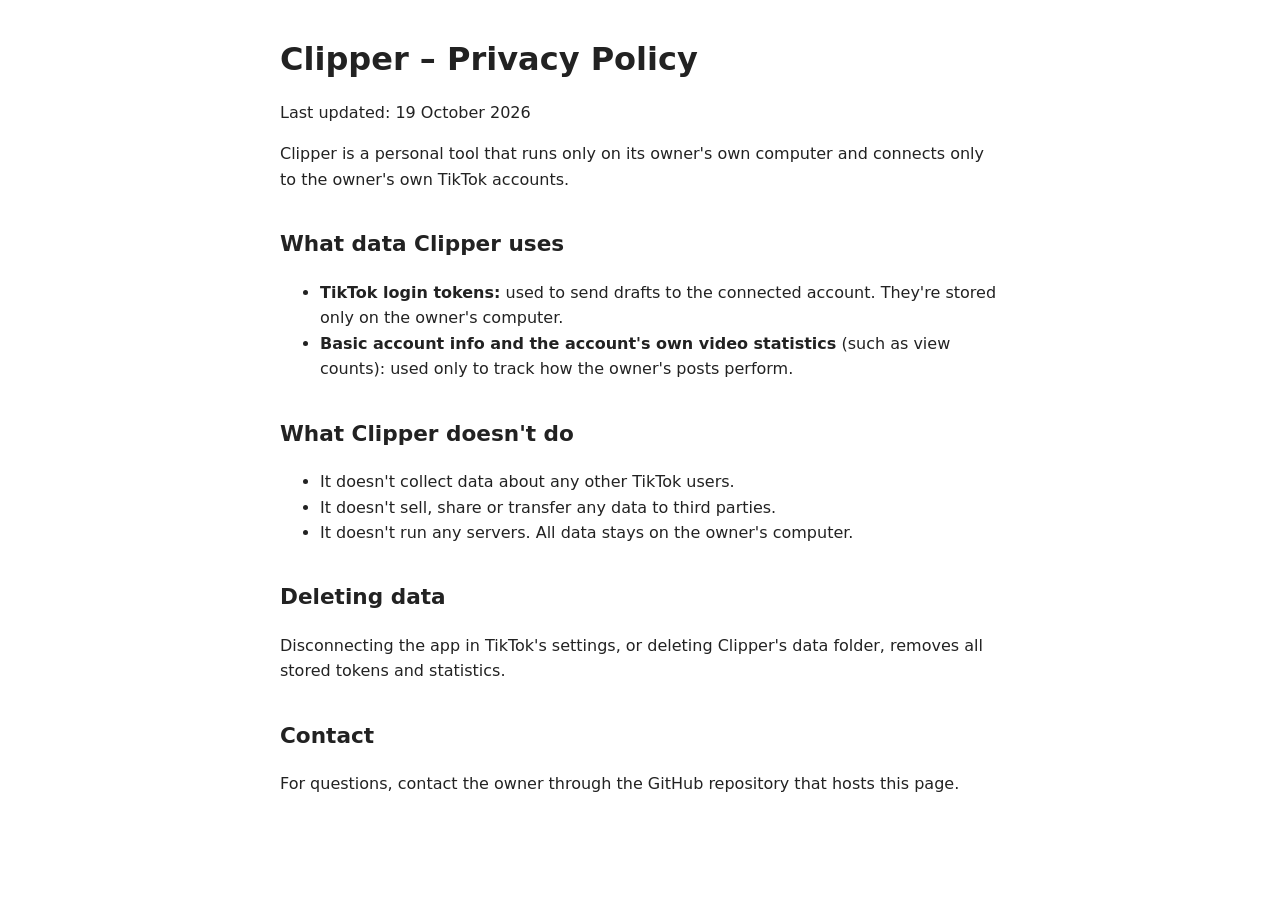
==== privacy.html @ e53e08cd "Add files via upload" ====
<!doctype html>
<html lang="en">
<head><meta charset="utf-8"><meta name="viewport" content="width=device-width,initial-scale=1">
<title>Clipper – Privacy Policy</title>
<style>body{font-family:system-ui,sans-serif;max-width:720px;margin:40px auto;padding:0 16px;line-height:1.6;color:#222}h1{font-size:2rem;line-height:1.2}h2{font-size:1.35rem;margin-top:1.6em}</style>
</head>
<body>
<h1>Clipper – Privacy Policy</h1>
<p>Last updated: 19 October 2026</p>
<p>Clipper is a personal tool that runs only on its owner's own computer and connects only to the owner's own TikTok accounts.</p>
<h2>What data Clipper uses</h2>
<ul>
<li><b>TikTok login tokens:</b> used to send drafts to the connected account. They're stored only on the owner's computer.</li>
<li><b>Basic account info and the account's own video statistics</b> (such as view counts): used only to track how the owner's posts perform.</li>
</ul>
<h2>What Clipper doesn't do</h2>
<ul>
<li>It doesn't collect data about any other TikTok users.</li>
<li>It doesn't sell, share or transfer any data to third parties.</li>
<li>It doesn't run any servers. All data stays on the owner's computer.</li>
</ul>
<h2>Deleting data</h2>
<p>Disconnecting the app in TikTok's settings, or deleting Clipper's data folder, removes all stored tokens and statistics.</p>
<h2>Contact</h2>
<p>For questions, contact the owner through the GitHub repository that hosts this page.</p>
</body>
</html>
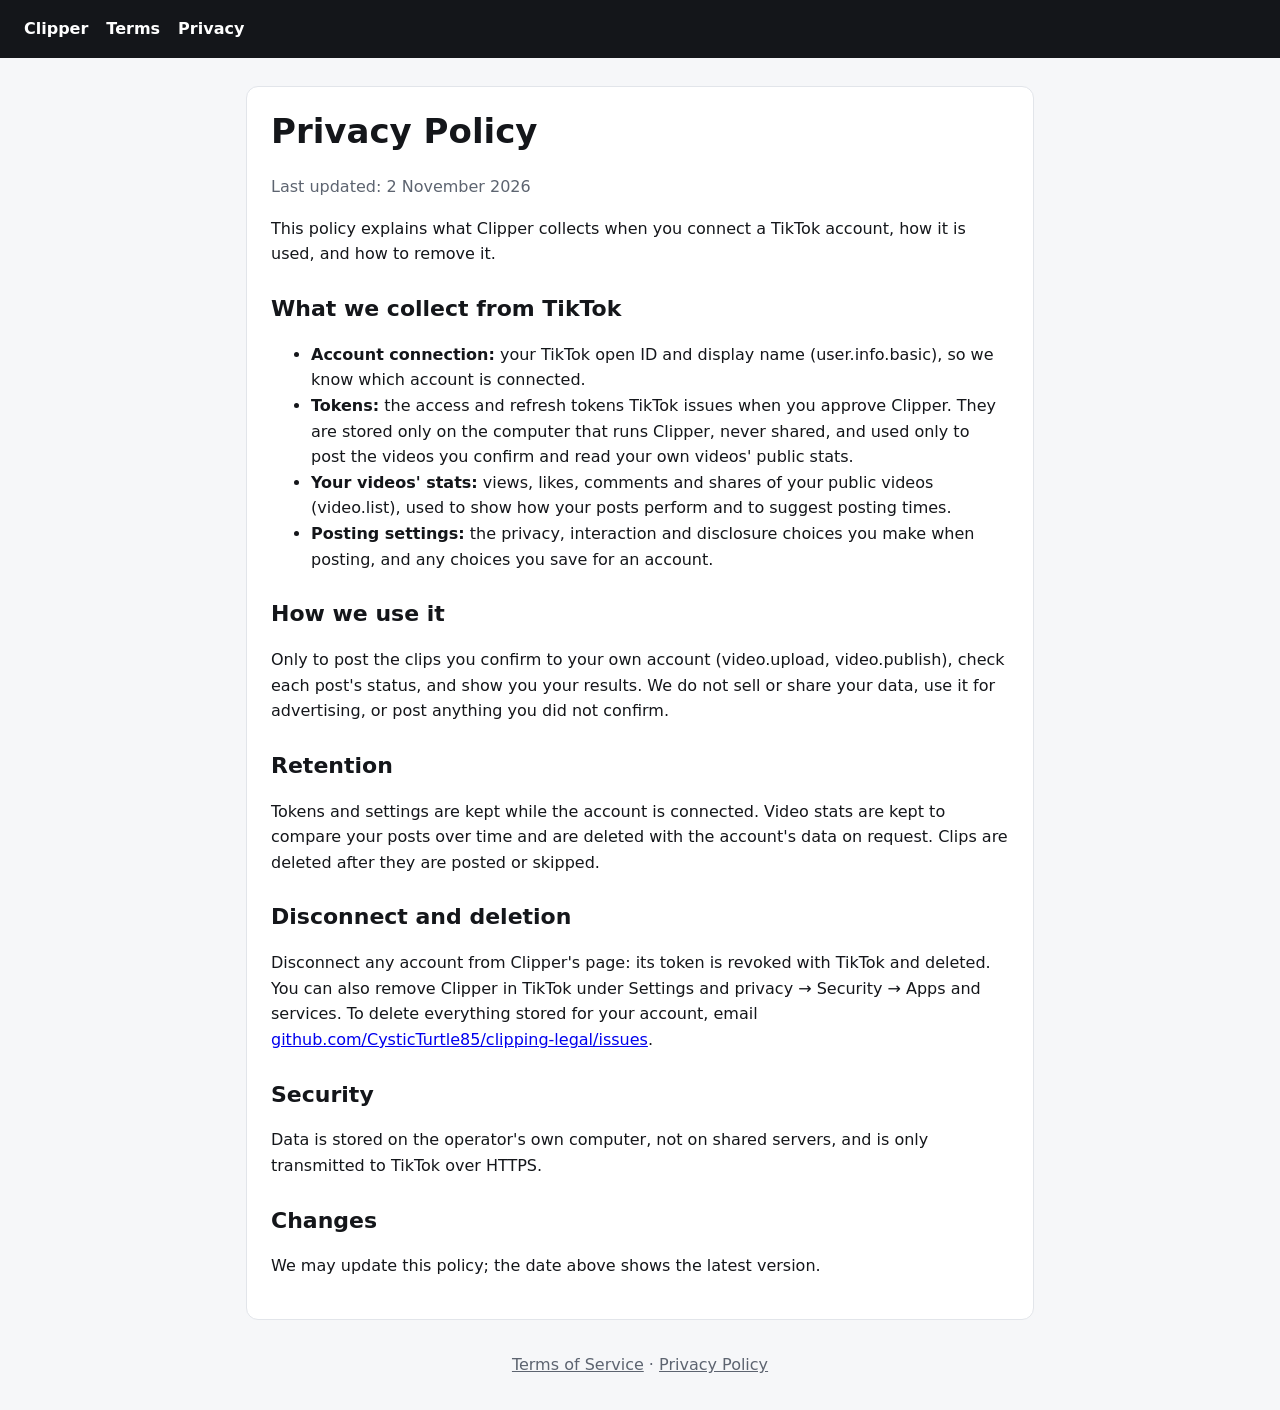
==== commit 0b0b6e47: "Clipper site: home, Terms of Service and Privacy Policy with TikTok connection, token, posting, revo" ====
--- a/privacy.html
+++ b/privacy.html
@@ -1,27 +1,21 @@
-<!doctype html>
-<html lang="en">
-<head><meta charset="utf-8"><meta name="viewport" content="width=device-width,initial-scale=1">
-<title>Clipper – Privacy Policy</title>
-<style>body{font-family:system-ui,sans-serif;max-width:720px;margin:40px auto;padding:0 16px;line-height:1.6;color:#222}h1{font-size:2rem;line-height:1.2}h2{font-size:1.35rem;margin-top:1.6em}</style>
-</head>
-<body>
-<h1>Clipper – Privacy Policy</h1>
-<p>Last updated: 19 October 2026</p>
-<p>Clipper is a personal tool that runs only on its owner's own computer and connects only to the owner's own TikTok accounts.</p>
-<h2>What data Clipper uses</h2>
-<ul>
-<li><b>TikTok login tokens:</b> used to send drafts to the connected account. They're stored only on the owner's computer.</li>
-<li><b>Basic account info and the account's own video statistics</b> (such as view counts): used only to track how the owner's posts perform.</li>
-</ul>
-<h2>What Clipper doesn't do</h2>
-<ul>
-<li>It doesn't collect data about any other TikTok users.</li>
-<li>It doesn't sell, share or transfer any data to third parties.</li>
-<li>It doesn't run any servers. All data stays on the owner's computer.</li>
-</ul>
-<h2>Deleting data</h2>
-<p>Disconnecting the app in TikTok's settings, or deleting Clipper's data folder, removes all stored tokens and statistics.</p>
-<h2>Contact</h2>
-<p>For questions, contact the owner through the GitHub repository that hosts this page.</p>
-</body>
-</html>
+<!doctype html><html lang="en"><head><meta charset="utf-8"><meta name="viewport" content="width=device-width,initial-scale=1">
+<title>Privacy Policy · Clipper</title><link rel="stylesheet" href="style.css"></head><body>
+<header><a href="index.html">Clipper</a><a href="terms.html">Terms</a><a href="privacy.html">Privacy</a></header>
+<main><div class="card"><h1>Privacy Policy</h1><p class="mute">Last updated: 2 November 2026</p>
+<p>This policy explains what Clipper collects when you connect a TikTok account, how it is used, and how to remove it.</p>
+<h2>What we collect from TikTok</h2>
+<ul><li><b>Account connection:</b> your TikTok open ID and display name (user.info.basic), so we know which account is connected.</li>
+<li><b>Tokens:</b> the access and refresh tokens TikTok issues when you approve Clipper. They are stored only on the computer that runs Clipper, never shared, and used only to post the videos you confirm and read your own videos' public stats.</li>
+<li><b>Your videos' stats:</b> views, likes, comments and shares of your public videos (video.list), used to show how your posts perform and to suggest posting times.</li>
+<li><b>Posting settings:</b> the privacy, interaction and disclosure choices you make when posting, and any choices you save for an account.</li></ul>
+<h2>How we use it</h2>
+<p>Only to post the clips you confirm to your own account (video.upload, video.publish), check each post's status, and show you your results. We do not sell or share your data, use it for advertising, or post anything you did not confirm.</p>
+<h2>Retention</h2>
+<p>Tokens and settings are kept while the account is connected. Video stats are kept to compare your posts over time and are deleted with the account's data on request. Clips are deleted after they are posted or skipped.</p>
+<h2>Disconnect and deletion</h2>
+<p>Disconnect any account from Clipper's page: its token is revoked with TikTok and deleted. You can also remove Clipper in TikTok under Settings and privacy → Security → Apps and services. To delete everything stored for your account, email <a href="https://github.com/CysticTurtle85/clipping-legal/issues">github.com/CysticTurtle85/clipping-legal/issues</a>.</p>
+<h2>Security</h2>
+<p>Data is stored on the operator's own computer, not on shared servers, and is only transmitted to TikTok over HTTPS.</p>
+<h2>Changes</h2>
+<p>We may update this policy; the date above shows the latest version.</p></div></main>
+<footer><a href="terms.html">Terms of Service</a> · <a href="privacy.html">Privacy Policy</a></footer></body></html>
--- a/style.css
+++ b/style.css
@@ -0,0 +1,5 @@
+:root{--bg:#f6f7f9;--card:#fff;--ink:#14161a;--mute:#5d6470;--line:#e2e5ea;--accent:#fe2c55}
+*{box-sizing:border-box}body{margin:0;background:var(--bg);color:var(--ink);font:16px/1.6 system-ui,Segoe UI,sans-serif}
+header{background:var(--ink);color:#fff;padding:16px 24px}header a{color:#fff;text-decoration:none;font-weight:700;margin-right:18px}
+main{max-width:820px;margin:28px auto;padding:0 16px}.card{background:var(--card);border:1px solid var(--line);border-radius:12px;padding:24px;margin-bottom:16px}
+h1{margin-top:0;font-size:34px;line-height:1.2}h2{margin-top:28px;font-size:22px;line-height:1.3}.mute{color:var(--mute)}footer{text-align:center;color:var(--mute);margin:32px 0}footer a{color:var(--mute)}
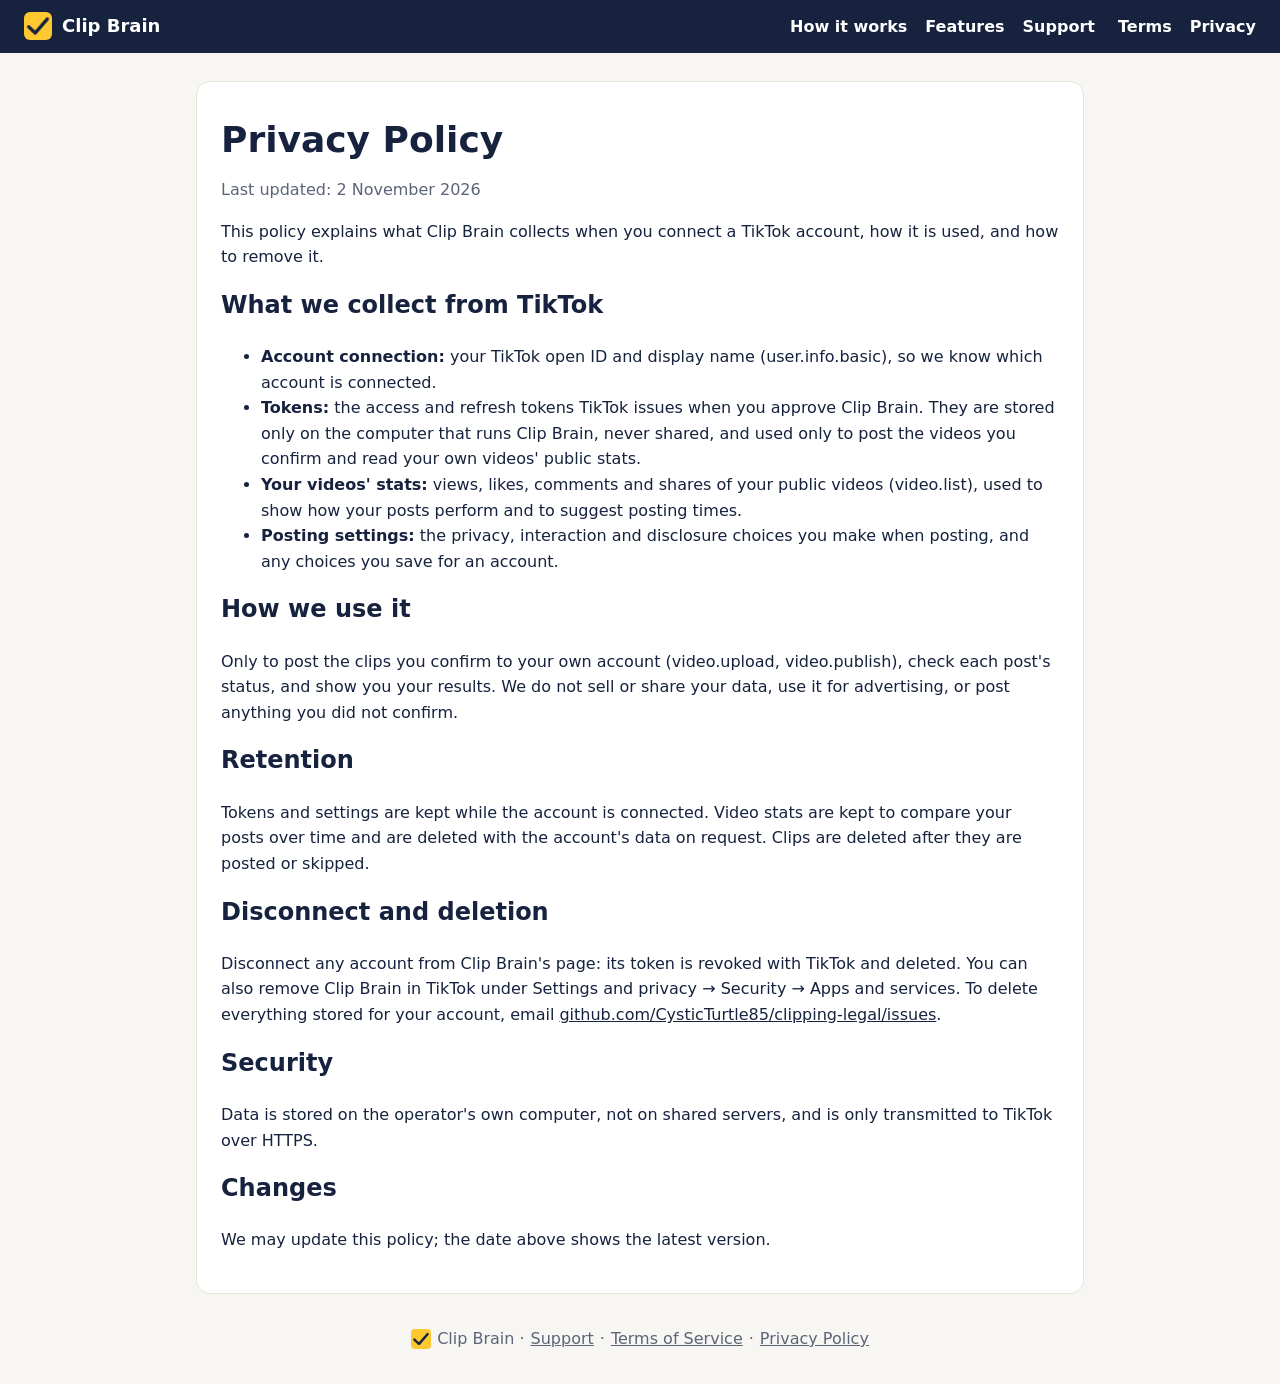
==== commit 87b0523d: "Clip Brain site: full homepage, support page, one brand, and the app icon as the favicon (TikTok rev" ====
--- a/privacy.html
+++ b/privacy.html
@@ -1,11 +1,12 @@
 <!doctype html><html lang="en"><head><meta charset="utf-8"><meta name="viewport" content="width=device-width,initial-scale=1">
-<title>Privacy Policy · Clipper</title><link rel="stylesheet" href="style.css"></head><body>
-<header><a href="index.html">Clipper</a><a href="terms.html">Terms</a><a href="privacy.html">Privacy</a></header>
-<main><div class="card"><h1>Privacy Policy</h1><p class="mute">Last updated: 2 November 2026</p>
-<p>This policy explains what Clipper collects when you connect a TikTok account, how it is used, and how to remove it.</p>
+<link rel="icon" href="favicon.ico" sizes="any"><link rel="icon" type="image/png" sizes="32x32" href="favicon-32.png">
+<link rel="apple-touch-icon" href="apple-touch-icon.png"><link rel="stylesheet" href="style.css"><title>Privacy Policy · Clip Brain</title></head><body><header><a class="brand" href="index.html"><img src="icon-512.png" alt="" width="28" height="28">Clip Brain</a>
+<nav><a href="index.html#how">How it works</a><a href="index.html#features">Features</a><a href="support.html">Support</a>
+<a href="terms.html">Terms</a><a href="privacy.html">Privacy</a></nav></header><main><div class="card"><h1>Privacy Policy</h1><p class="mute">Last updated: 2 November 2026</p>
+<p>This policy explains what Clip Brain collects when you connect a TikTok account, how it is used, and how to remove it.</p>
 <h2>What we collect from TikTok</h2>
 <ul><li><b>Account connection:</b> your TikTok open ID and display name (user.info.basic), so we know which account is connected.</li>
-<li><b>Tokens:</b> the access and refresh tokens TikTok issues when you approve Clipper. They are stored only on the computer that runs Clipper, never shared, and used only to post the videos you confirm and read your own videos' public stats.</li>
+<li><b>Tokens:</b> the access and refresh tokens TikTok issues when you approve Clip Brain. They are stored only on the computer that runs Clip Brain, never shared, and used only to post the videos you confirm and read your own videos' public stats.</li>
 <li><b>Your videos' stats:</b> views, likes, comments and shares of your public videos (video.list), used to show how your posts perform and to suggest posting times.</li>
 <li><b>Posting settings:</b> the privacy, interaction and disclosure choices you make when posting, and any choices you save for an account.</li></ul>
 <h2>How we use it</h2>
@@ -13,9 +14,9 @@
 <h2>Retention</h2>
 <p>Tokens and settings are kept while the account is connected. Video stats are kept to compare your posts over time and are deleted with the account's data on request. Clips are deleted after they are posted or skipped.</p>
 <h2>Disconnect and deletion</h2>
-<p>Disconnect any account from Clipper's page: its token is revoked with TikTok and deleted. You can also remove Clipper in TikTok under Settings and privacy → Security → Apps and services. To delete everything stored for your account, email <a href="https://github.com/CysticTurtle85/clipping-legal/issues">github.com/CysticTurtle85/clipping-legal/issues</a>.</p>
+<p>Disconnect any account from Clip Brain's page: its token is revoked with TikTok and deleted. You can also remove Clip Brain in TikTok under Settings and privacy → Security → Apps and services. To delete everything stored for your account, email <a href="https://github.com/CysticTurtle85/clipping-legal/issues">github.com/CysticTurtle85/clipping-legal/issues</a>.</p>
 <h2>Security</h2>
 <p>Data is stored on the operator's own computer, not on shared servers, and is only transmitted to TikTok over HTTPS.</p>
 <h2>Changes</h2>
-<p>We may update this policy; the date above shows the latest version.</p></div></main>
-<footer><a href="terms.html">Terms of Service</a> · <a href="privacy.html">Privacy Policy</a></footer></body></html>
+<p>We may update this policy; the date above shows the latest version.</p></div></main><footer><img src="icon-512.png" alt="" width="20" height="20"> Clip Brain · <a href="support.html">Support</a> ·
+<a href="terms.html">Terms of Service</a> · <a href="privacy.html">Privacy Policy</a></footer></body></html>
--- a/style.css
+++ b/style.css
@@ -1,5 +1,14 @@
-:root{--bg:#f6f7f9;--card:#fff;--ink:#14161a;--mute:#5d6470;--line:#e2e5ea;--accent:#fe2c55}
+:root{--bg:#f7f6f2;--card:#fff;--ink:#16223e;--mute:#5b6478;--line:#e6e3da;--accent:#fdc830}
 *{box-sizing:border-box}body{margin:0;background:var(--bg);color:var(--ink);font:16px/1.6 system-ui,Segoe UI,sans-serif}
-header{background:var(--ink);color:#fff;padding:16px 24px}header a{color:#fff;text-decoration:none;font-weight:700;margin-right:18px}
-main{max-width:820px;margin:28px auto;padding:0 16px}.card{background:var(--card);border:1px solid var(--line);border-radius:12px;padding:24px;margin-bottom:16px}
-h1{margin-top:0;font-size:34px;line-height:1.2}h2{margin-top:28px;font-size:22px;line-height:1.3}.mute{color:var(--mute)}footer{text-align:center;color:var(--mute);margin:32px 0}footer a{color:var(--mute)}
+a{color:var(--ink)}header{background:var(--ink);padding:12px 24px;display:flex;flex-wrap:wrap;gap:12px;align-items:center;
+justify-content:space-between}header a{color:#fff;text-decoration:none}.brand{display:flex;align-items:center;gap:10px;
+font-weight:800;font-size:18px}.brand img{border-radius:6px}nav a{margin-left:18px;font-weight:600}
+main{max-width:920px;margin:28px auto;padding:0 16px}.card{background:var(--card);border:1px solid var(--line);
+border-radius:14px;padding:24px;margin-bottom:16px}.hero{text-align:center;padding:40px 8px 24px}.hero img{border-radius:20px}
+h1{margin:12px 0;font-size:36px;line-height:1.2}h2{margin-top:0;font-size:24px}h3{margin:0 0 6px}.lead{font-size:19px;
+color:var(--mute);max-width:680px;margin:0 auto 20px}.button{display:inline-block;background:var(--accent);color:var(--ink);
+padding:12px 22px;border-radius:999px;font-weight:700;text-decoration:none}.steps li{margin-bottom:10px}
+.grid{display:grid;grid-template-columns:repeat(auto-fit,minmax(240px,1fr));gap:16px;margin-bottom:16px}.grid .card{margin:0}
+.mute{color:var(--mute)}footer{display:flex;gap:6px;align-items:center;justify-content:center;color:var(--mute);
+margin:32px 0;flex-wrap:wrap}footer img{border-radius:4px}footer a{color:var(--mute)}
+@media(max-width:600px){h1{font-size:28px}nav a{margin:0 12px 0 0}}
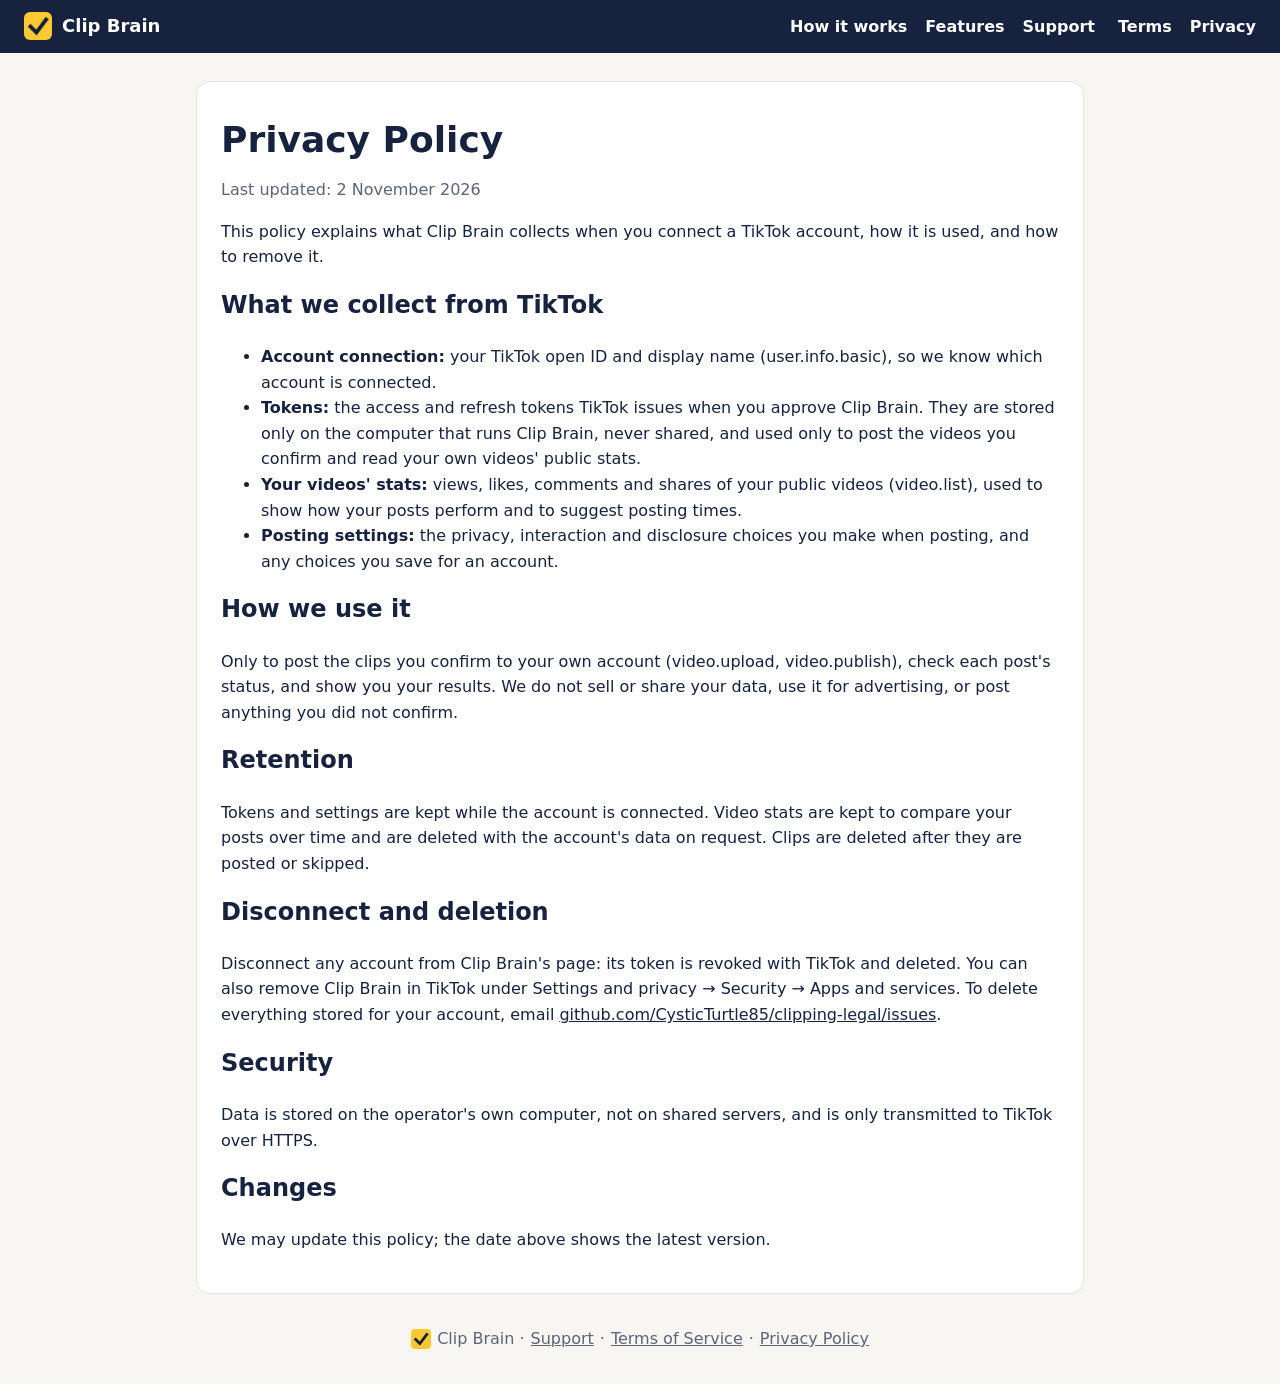
==== commit a2f91e7f: "Use the app's real icon (Scaffold icon.svg) for the favicon and logos Co-Authored-By: Claude Opus 5." ====
--- a/privacy.html
+++ b/privacy.html
@@ -1,5 +1,5 @@
 <!doctype html><html lang="en"><head><meta charset="utf-8"><meta name="viewport" content="width=device-width,initial-scale=1">
-<link rel="icon" href="favicon.ico" sizes="any"><link rel="icon" type="image/png" sizes="32x32" href="favicon-32.png">
+<link rel="icon" href="favicon.ico" sizes="any"><link rel="icon" type="image/svg+xml" href="icon.svg"><link rel="icon" type="image/png" sizes="32x32" href="favicon-32.png">
 <link rel="apple-touch-icon" href="apple-touch-icon.png"><link rel="stylesheet" href="style.css"><title>Privacy Policy · Clip Brain</title></head><body><header><a class="brand" href="index.html"><img src="icon-512.png" alt="" width="28" height="28">Clip Brain</a>
 <nav><a href="index.html#how">How it works</a><a href="index.html#features">Features</a><a href="support.html">Support</a>
 <a href="terms.html">Terms</a><a href="privacy.html">Privacy</a></nav></header><main><div class="card"><h1>Privacy Policy</h1><p class="mute">Last updated: 2 November 2026</p>
